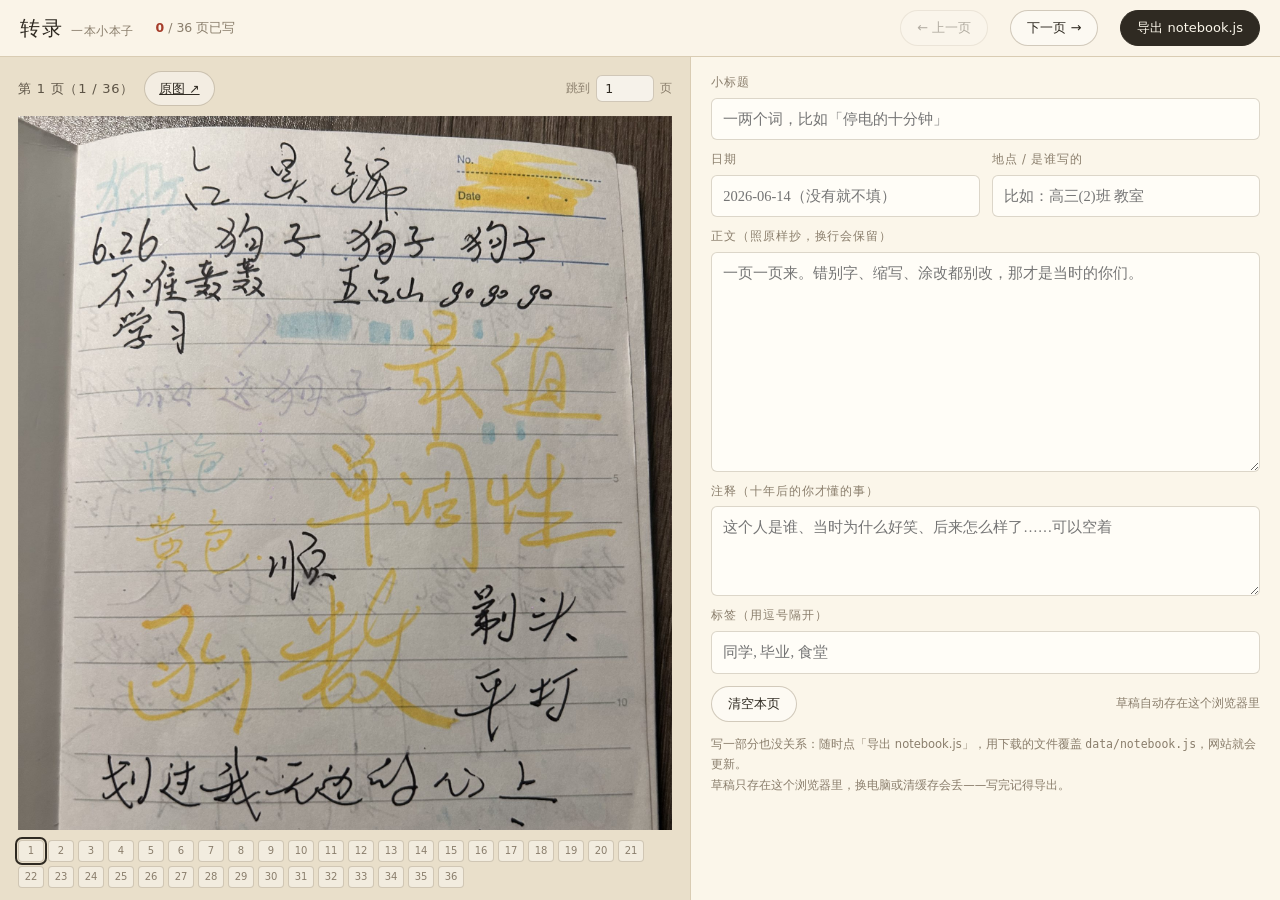
==== 转录.html @ af32fc02 "add notebook static web" ====
<!doctype html>
<html lang="zh-CN">
<head>
<meta charset="utf-8">
<meta name="viewport" content="width=device-width, initial-scale=1">
<title>转录 · 一本小本子</title>
<meta name="theme-color" content="#efe6d4">
<link rel="icon" href="images/favicon.svg" type="image/svg+xml">
<style>
  :root {
    --paper: #efe6d4;
    --paper-light: #fbf6ea;
    --paper-page: #fdf9f0;
    --ink: #2f2a22;
    --ink-2: #5d5446;
    --ink-3: #8a7e6c;
    --rule: #d9ccb3;
    --accent: #a63d2b;
    --serif: "Songti SC", "STSong", "Source Han Serif SC", "Noto Serif SC", "SimSun", "宋体", serif;
    --kai: "Kaiti SC", "KaiTi", "STKaiti", "楷体", serif;
    --sans: "PingFang SC", "Microsoft YaHei", "Hiragino Sans GB", "Segoe UI", system-ui, sans-serif;
  }

  * { box-sizing: border-box; }

  html, body { height: 100%; }

  body {
    margin: 0;
    display: flex;
    flex-direction: column;
    background: var(--paper);
    color: var(--ink);
    font-family: var(--serif);
    font-size: 15px;
    line-height: 1.7;
  }

  /* ---------- 顶栏 ---------- */
  .bar {
    display: flex;
    flex-wrap: wrap;
    align-items: center;
    gap: 14px 22px;
    padding: 10px 20px;
    border-bottom: 1px solid var(--rule);
    background: rgba(251, 246, 234, 0.92);
    position: relative;
    z-index: 5;
  }

  .brand {
    font-family: var(--kai);
    font-size: 20px;
    letter-spacing: 0.08em;
    white-space: nowrap;
  }

  .brand small {
    font-family: var(--sans);
    font-size: 11.5px;
    color: var(--ink-3);
    letter-spacing: 0.04em;
    margin-left: 8px;
  }

  .grow { flex: 1; }

  .progress {
    font-family: var(--sans);
    font-size: 12.5px;
    color: var(--ink-3);
    white-space: nowrap;
  }

  .progress b { color: var(--accent); font-weight: 600; }

  .btn {
    display: inline-flex;
    align-items: center;
    justify-content: center;
    gap: 6px;
    padding: 8px 16px;
    border: 1px solid rgba(120, 100, 70, 0.32);
    border-radius: 999px;
    background: rgba(255, 255, 255, 0.45);
    color: var(--ink);
    font-family: var(--sans);
    font-size: 13px;
    cursor: pointer;
    white-space: nowrap;
    transition: background-color 0.18s ease, transform 0.18s ease;
  }

  .btn:hover { background: #fff; transform: translateY(-1px); }

  .btn-primary {
    background: var(--ink);
    border-color: var(--ink);
    color: var(--paper-light);
  }

  .btn-primary:hover { background: #423827; border-color: #423827; }

  .btn:disabled { opacity: 0.35; cursor: default; transform: none; }

  /* ---------- 主区域 ---------- */
  .layout {
    flex: 1;
    min-height: 0;
    display: grid;
    grid-template-columns: minmax(0, 1.08fr) minmax(0, 0.92fr);
    gap: 0;
  }

  .viewer {
    display: flex;
    flex-direction: column;
    min-height: 0;
    padding: 14px 18px 12px;
    background: #e9dfca;
    border-right: 1px solid var(--rule);
  }

  .viewer-nav {
    display: flex;
    align-items: center;
    gap: 10px;
    margin-bottom: 10px;
  }

  .page-label {
    font-family: var(--sans);
    font-size: 13px;
    letter-spacing: 0.06em;
    color: var(--ink-2);
    min-width: 96px;
    text-align: center;
  }

  .viewer-nav .btn { padding: 6px 14px; font-size: 12.5px; }

  .jump {
    margin-left: auto;
    display: flex;
    align-items: center;
    gap: 6px;
    font-family: var(--sans);
    font-size: 12px;
    color: var(--ink-3);
  }

  .jump input {
    width: 58px;
    padding: 5px 8px;
    border: 1px solid rgba(120, 100, 70, 0.3);
    border-radius: 6px;
    background: rgba(255, 255, 255, 0.6);
    font-family: var(--sans);
    font-size: 12.5px;
    color: var(--ink);
  }

  .stage {
    flex: 1;
    min-height: 0;
    display: grid;
    place-items: center;
    overflow: auto;
  }

  .stage img {
    display: block;
    max-width: 100%;
    max-height: 100%;
    width: auto;
    height: auto;
    object-fit: contain;
    background: #fff;
    box-shadow: 0 14px 34px -16px rgba(40, 30, 15, 0.5);
  }

  .dots {
    display: flex;
    flex-wrap: wrap;
    gap: 4px;
    margin-top: 10px;
  }

  .dot {
    width: 26px;
    height: 22px;
    border: 1px solid rgba(120, 100, 70, 0.28);
    border-radius: 4px;
    background: rgba(255, 255, 255, 0.4);
    font-family: var(--sans);
    font-size: 10px;
    line-height: 1;
    color: var(--ink-3);
    cursor: pointer;
    padding: 0;
  }

  .dot:hover { background: #fff; }

  .dot.has-text {
    background: var(--accent);
    border-color: var(--accent);
    color: #fff;
  }

  .dot.current {
    outline: 2px solid var(--ink);
    outline-offset: 1px;
  }

  /* ---------- 右侧表单 ---------- */
  .form {
    display: flex;
    flex-direction: column;
    gap: 10px;
    min-height: 0;
    padding: 16px 20px 18px;
    background: var(--paper-light);
    overflow-y: auto;
  }

  .field { display: flex; flex-direction: column; gap: 5px; }

  .field > span {
    font-family: var(--sans);
    font-size: 11.5px;
    letter-spacing: 0.08em;
    color: var(--ink-3);
  }

  .row { display: grid; grid-template-columns: 1fr 1fr; gap: 12px; }

  input[type="text"],
  input[type="date"],
  textarea {
    width: 100%;
    padding: 8px 11px;
    border: 1px solid rgba(120, 100, 70, 0.26);
    border-radius: 6px;
    background: #fffdf7;
    color: var(--ink);
    font-family: var(--serif);
    font-size: 14.5px;
    line-height: 1.7;
    outline: none;
    transition: border-color 0.16s ease, box-shadow 0.16s ease;
  }

  input:focus, textarea:focus {
    border-color: rgba(166, 61, 43, 0.5);
    box-shadow: 0 0 0 3px rgba(166, 61, 43, 0.09);
  }

  textarea { resize: vertical; min-height: 90px; }

  .body-field textarea { min-height: 220px; flex: 1; }

  .form-actions {
    display: flex;
    flex-wrap: wrap;
    gap: 8px;
    align-items: center;
    margin-top: 2px;
  }

  .hint {
    margin: 2px 0 0;
    font-family: var(--sans);
    font-size: 11.5px;
    line-height: 1.8;
    color: var(--ink-3);
  }

  .saved {
    font-family: var(--sans);
    font-size: 11.5px;
    color: var(--ink-3);
    margin-left: auto;
  }

  /* ---------- 提示条 ---------- */
  .toast {
    position: fixed;
    left: 50%;
    bottom: 26px;
    transform: translateX(-50%) translateY(10px);
    padding: 10px 20px;
    border-radius: 999px;
    background: rgba(47, 42, 34, 0.92);
    color: #fbf6ea;
    font-family: var(--sans);
    font-size: 13px;
    opacity: 0;
    pointer-events: none;
    transition: opacity 0.22s ease, transform 0.22s ease;
    z-index: 50;
  }

  .toast.show { opacity: 1; transform: translateX(-50%) translateY(0); }

  .empty-state {
    margin: 40px auto;
    max-width: 460px;
    font-family: var(--sans);
    font-size: 13.5px;
    line-height: 2;
    color: var(--ink-2);
    text-align: center;
  }

  @media (max-width: 900px) {
    .layout { grid-template-columns: 1fr; }
    .viewer { border-right: 0; border-bottom: 1px solid var(--rule); }
    .stage img { max-height: 44vh; }
    .body-field textarea { min-height: 140px; }
    .bar { gap: 10px 14px; }
    .brand { font-size: 17px; }
  }

  @media print { .bar, .viewer { display: none; } }
</style>
</head>
<body>

<header class="bar">
  <div class="brand">转录<small>一本小本子</small></div>
  <div class="progress"><b id="doneCount">0</b> / <span id="totalCount">0</span> 页已写</div>
  <div class="grow"></div>
  <button class="btn" id="prev" type="button">← 上一页</button>
  <button class="btn" id="next" type="button">下一页 →</button>
  <button class="btn btn-primary" id="export" type="button">导出 notebook.js</button>
</header>

<main class="layout">
  <section class="viewer">
    <div class="viewer-nav">
      <span class="page-label" id="pageLabel">第 1 页</span>
      <a class="btn" id="openOriginal" href="#" target="_blank" rel="noopener">原图 ↗</a>
      <span class="jump">
        跳到
        <input id="jumpTo" type="number" min="1" inputmode="numeric" aria-label="跳到第几页">
        页
      </span>
    </div>
    <div class="stage">
      <img id="pageImage" src="" alt="">
    </div>
    <div class="dots" id="dots"></div>
  </section>

  <section class="form">
    <div class="field">
      <span>小标题</span>
      <input id="f-title" type="text" placeholder="一两个词，比如「停电的十分钟」">
    </div>

    <div class="row">
      <div class="field">
        <span>日期</span>
        <input id="f-date" type="text" placeholder="2026-06-14（没有就不填）">
      </div>
      <div class="field">
        <span>地点 / 是谁写的</span>
        <input id="f-place" type="text" placeholder="比如：高三(2)班 教室">
      </div>
    </div>

    <div class="field body-field">
      <span>正文（照原样抄，换行会保留）</span>
      <textarea id="f-text" placeholder="一页一页来。错别字、缩写、涂改都别改，那才是当时的你们。"></textarea>
    </div>

    <div class="field">
      <span>注释（十年后的你才懂的事）</span>
      <textarea id="f-note" rows="2" placeholder="这个人是谁、当时为什么好笑、后来怎么样了……可以空着"></textarea>
    </div>

    <div class="field">
      <span>标签（用逗号隔开）</span>
      <input id="f-tags" type="text" placeholder="同学, 毕业, 食堂">
    </div>

    <div class="form-actions">
      <button class="btn" id="clearPage" type="button">清空本页</button>
      <span class="saved" id="savedHint">草稿自动存在这个浏览器里</span>
    </div>

    <p class="hint">
      写一部分也没关系：随时点「导出 notebook.js」，用下载的文件覆盖 <code>data/notebook.js</code>，网站就会更新。<br>
      草稿只存在这个浏览器里，换电脑或清缓存会丢——写完记得导出。
    </p>
  </section>
</main>

<div class="toast" id="toast"></div>

<script src="data/pages.js"></script>
<script src="data/notebook.js"></script>
<script>
(function () {
  'use strict';

  var DRAFT_KEY = 'notebook-drafts-v1';
  var PAGES = (window.NOTEBOOK_PAGES || [])
    .filter(function (item) { return item && item.page !== undefined && item.page !== null; })
    .slice()
    .sort(function (a, b) { return Number(a.page) - Number(b.page); })
    .map(function (item) { return { page: Number(item.page), image: item.image || '', thumb: item.thumb || item.image || '' }; });

  var BASE = {};
  (window.NOTEBOOK_TEXT || []).forEach(function (item) {
    if (!item || item.page === undefined || item.page === null) return;
    BASE[Number(item.page)] = {
      title: str(item.title),
      date: str(item.date),
      place: str(item.place),
      text: str(item.text),
      note: str(item.note),
      tags: normalizeTags(item.tags)
    };
  });

  var drafts = loadDrafts();
  var index = 0;
  var hasStorage = storageOk();
  var saveTimer = null;

  function str(value) { return value === undefined || value === null ? '' : String(value); }

  function normalizeTags(tags) {
    if (!tags) return [];
    if (typeof tags === 'string') return tags.split(/[,，、\s]+/).filter(Boolean);
    return tags.map(function (t) { return String(t).trim(); }).filter(Boolean);
  }

  function storageOk() {
    try {
      localStorage.setItem('__probe__', '1');
      localStorage.removeItem('__probe__');
      return true;
    } catch (err) { return false; }
  }

  function loadDrafts() {
    try {
      var raw = localStorage.getItem(DRAFT_KEY);
      if (!raw) return {};
      var parsed = JSON.parse(raw);
      return parsed && typeof parsed === 'object' ? parsed : {};
    } catch (err) { return {}; }
  }

  function saveDrafts() {
    if (!hasStorage) return;
    try { localStorage.setItem(DRAFT_KEY, JSON.stringify(drafts)); } catch (err) { /* 忽略 */ }
  }

  function entryOf(page) {
    var base = BASE[page] || {};
    var draft = drafts[page] || {};
    return {
      title: draft.title !== undefined ? draft.title : (base.title || ''),
      date: draft.date !== undefined ? draft.date : (base.date || ''),
      place: draft.place !== undefined ? draft.place : (base.place || ''),
      text: draft.text !== undefined ? draft.text : (base.text || ''),
      note: draft.note !== undefined ? draft.note : (base.note || ''),
      tags: draft.tags !== undefined ? draft.tags : (base.tags || [])
    };
  }

  function hasContent(page) {
    var e = entryOf(page);
    return !!(e.title || e.text || e.note);
  }

  /* ---------- 元素 ---------- */
  var el = {
    prev: document.getElementById('prev'),
    next: document.getElementById('next'),
    export: document.getElementById('export'),
    pageLabel: document.getElementById('pageLabel'),
    openOriginal: document.getElementById('openOriginal'),
    jumpTo: document.getElementById('jumpTo'),
    pageImage: document.getElementById('pageImage'),
    dots: document.getElementById('dots'),
    doneCount: document.getElementById('doneCount'),
    totalCount: document.getElementById('totalCount'),
    savedHint: document.getElementById('savedHint'),
    toast: document.getElementById('toast'),
    clearPage: document.getElementById('clearPage'),
    title: document.getElementById('f-title'),
    date: document.getElementById('f-date'),
    place: document.getElementById('f-place'),
    text: document.getElementById('f-text'),
    note: document.getElementById('f-note'),
    tags: document.getElementById('f-tags')
  };

  var fields = ['title', 'date', 'place', 'text', 'note', 'tags'];

  function toast(message) {
    el.toast.textContent = message;
    el.toast.classList.add('show');
    clearTimeout(toast._timer);
    toast._timer = setTimeout(function () { el.toast.classList.remove('show'); }, 2200);
  }

  /* ---------- 渲染 ---------- */
  function render() {
    var item = PAGES[index];
    if (!item) return;
    var entry = entryOf(item.page);

    el.pageLabel.textContent = '第 ' + item.page + ' 页（' + (index + 1) + ' / ' + PAGES.length + '）';
    el.openOriginal.href = item.image || '#';
    el.pageImage.src = item.thumb || item.image || 'images/placeholder.svg';
    el.pageImage.alt = '第 ' + item.page + ' 页';

    el.title.value = entry.title;
    el.date.value = entry.date;
    el.place.value = entry.place;
    el.text.value = entry.text;
    el.note.value = entry.note;
    el.tags.value = entry.tags.join('，');

    el.prev.disabled = index === 0;
    el.next.disabled = index === PAGES.length - 1;
    el.jumpTo.value = item.page;

    renderDots();
    renderProgress();
  }

  function renderDots() {
    var html = '';
    PAGES.forEach(function (item, i) {
      var cls = 'dot';
      if (hasContent(item.page)) cls += ' has-text';
      if (i === index) cls += ' current';
      html += '<button type="button" class="' + cls + '" data-index="' + i + '" title="第 ' + item.page + ' 页">' + item.page + '</button>';
    });
    el.dots.innerHTML = html;
  }

  function renderProgress() {
    var done = PAGES.filter(function (item) { return hasContent(item.page); }).length;
    el.doneCount.textContent = done;
    el.totalCount.textContent = PAGES.length;
    el.savedHint.textContent = hasStorage ? '草稿自动存在这个浏览器里' : '这个浏览器禁用了本地存储，记得常点导出';
  }

  /* ---------- 编辑 ---------- */
  function collect() {
    return {
      title: el.title.value.trim(),
      date: el.date.value.trim(),
      place: el.place.value.trim(),
      text: el.text.value,
      note: el.note.value.trim(),
      tags: normalizeTags(el.tags.value)
    };
  }

  function onEdit() {
    var item = PAGES[index];
    if (!item) return;
    drafts[item.page] = collect();
    if (saveTimer) clearTimeout(saveTimer);
    saveTimer = setTimeout(function () {
      saveDrafts();
      renderDots();
      renderProgress();
    }, 250);
  }

  /* ---------- 翻页 ---------- */
  function go(target) {
    if (target < 0) target = 0;
    if (target > PAGES.length - 1) target = PAGES.length - 1;
    if (target === index) return;
    index = target;
    render();
    el.pageImage.scrollIntoView({ block: 'nearest' });
  }

  function jumpToPage(pageNumber) {
    var page = Number(pageNumber);
    for (var i = 0; i < PAGES.length; i++) {
      if (PAGES[i].page === page) { go(i); return; }
    }
  }

  /* ---------- 导出 ---------- */
  function quote(value) { return JSON.stringify(String(value)); }

  function buildExport() {
    var year = String(window.NOTEBOOK_YEAR || '2026');
    var items = [];

    PAGES.forEach(function (item) {
      var entry = entryOf(item.page);
      if (!entry.title && !entry.text && !entry.note) return;
      var parts = ['page: ' + item.page];
      if (entry.title) parts.push('title: ' + quote(entry.title));
      if (entry.date) parts.push('date: ' + quote(entry.date));
      if (entry.place) parts.push('place: ' + quote(entry.place));
      if (entry.text) parts.push('text: ' + quote(entry.text));
      if (entry.note) parts.push('note: ' + quote(entry.note));
      if (entry.tags.length) parts.push('tags: [' + entry.tags.map(quote).join(', ') + ']');
      items.push('  { ' + parts.join(', ') + ' }');
    });

    var lines = [];
    lines.push('/* 由 转录.html 导出，覆盖 data/notebook.js 即可。');
    lines.push('   换行、引号都已处理好，放心直接用。 */');
    lines.push('');
    lines.push('window.NOTEBOOK_YEAR = ' + quote(year) + ';');
    lines.push('');
    lines.push('window.NOTEBOOK_TEXT = [');
    if (items.length) lines.push(items.join(',\n'));
    lines.push('];');
    lines.push('');
    return lines.join('\n');
  }

  function downloadExport() {
    var content = buildExport();
    var blob = new Blob([content], { type: 'text/javascript;charset=utf-8' });
    var url = URL.createObjectURL(blob);
    var link = document.createElement('a');
    link.href = url;
    link.download = 'notebook.js';
    document.body.appendChild(link);
    link.click();
    link.remove();
    setTimeout(function () { URL.revokeObjectURL(url); }, 3000);
    var count = PAGES.filter(function (item) { return hasContent(item.page); }).length;
    toast('已导出，含 ' + count + ' 页。用它覆盖 data/notebook.js');
  }

  /* 供自测使用 */
  window.__notebookExport = buildExport;

  /* ---------- 事件 ---------- */
  el.prev.addEventListener('click', function () { go(index - 1); });
  el.next.addEventListener('click', function () { go(index + 1); });
  el.export.addEventListener('click', downloadExport);

  el.jumpTo.addEventListener('change', function () {
    jumpToPage(el.jumpTo.value);
  });

  el.dots.addEventListener('click', function (event) {
    var button = event.target.closest ? event.target.closest('.dot') : null;
    if (!button) return;
    go(Number(button.getAttribute('data-index')));
  });

  el.clearPage.addEventListener('click', function () {
    var item = PAGES[index];
    if (!item) return;
    if (!window.confirm('清空第 ' + item.page + ' 页已经写的内容？')) return;
    delete drafts[item.page];
    saveDrafts();
    render();
    toast('第 ' + item.page + ' 页已清空');
  });

  fields.forEach(function (name) {
    el[name].addEventListener('input', onEdit);
  });

  document.addEventListener('keydown', function (event) {
    var tag = (event.target.tagName || '').toLowerCase();
    var typing = tag === 'input' || tag === 'textarea';

    if (event.ctrlKey && event.key === 'Enter') {
      event.preventDefault();
      go(index + 1);
      return;
    }

    if (!typing && event.key === 'ArrowLeft') { event.preventDefault(); go(index - 1); }
    if (!typing && event.key === 'ArrowRight') { event.preventDefault(); go(index + 1); }

    if (event.ctrlKey && (event.key === 's' || event.key === 'S')) {
      event.preventDefault();
      downloadExport();
    }
  });

  window.addEventListener('beforeunload', function () {
    if (saveTimer) { clearTimeout(saveTimer); }
    saveDrafts();
  });

  /* ---------- 启动 ---------- */
  if (!PAGES.length) {
    document.querySelector('.layout').innerHTML =
      '<p class="empty-state">没有找到页面。请先确认 <code>data/pages.js</code> 存在，' +
      '并且用 <code>启动网站.bat</code> 或直接打开网站的方式访问这个文件（不要用记事本打开）。</p>';
    return;
  }

  el.totalCount.textContent = PAGES.length;
  render();

  if (!hasStorage) {
    toast('浏览器禁用了本地存储：草稿只在这个页面里，关掉就没了，请及时导出');
  }
})();
</script>
</body>
</html>
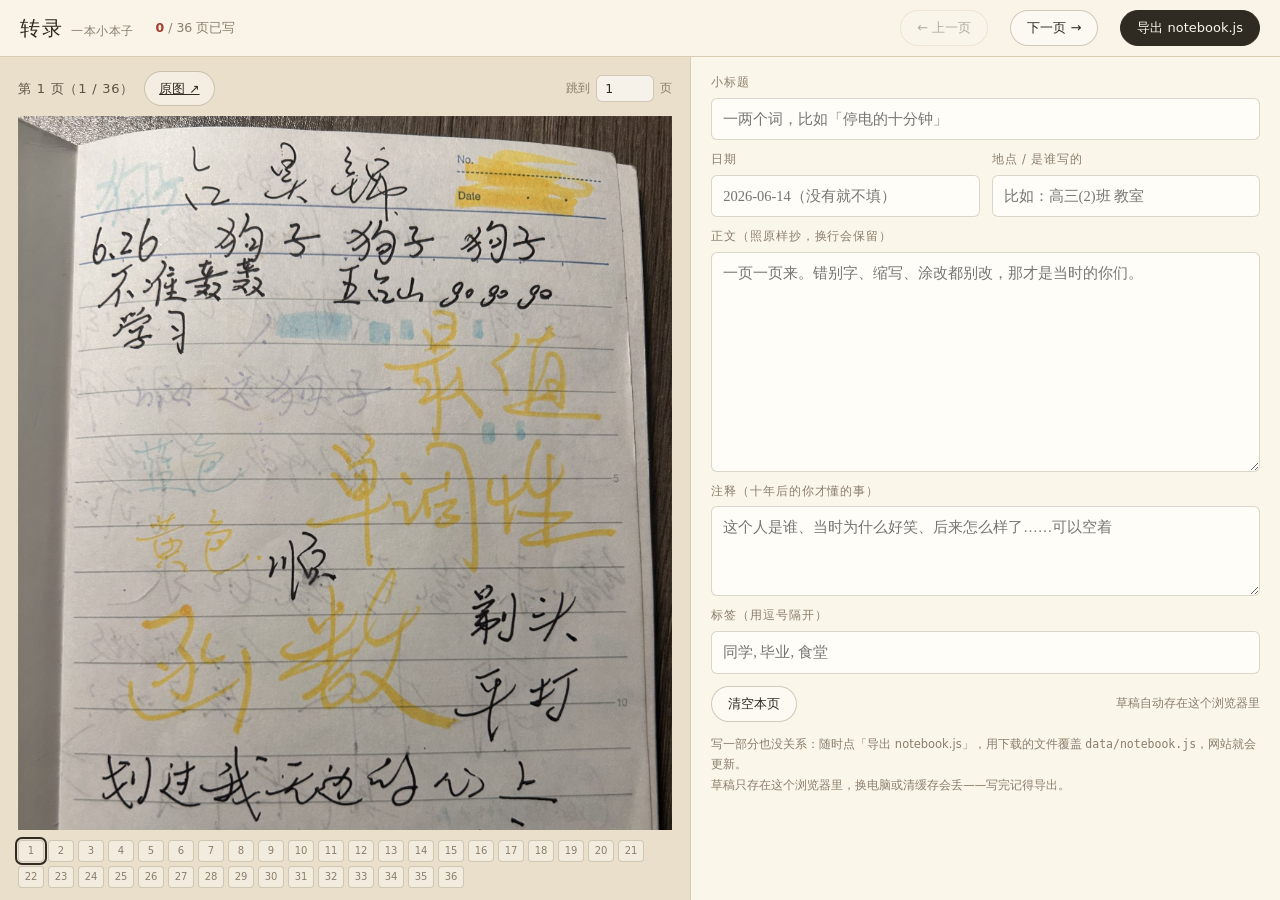
==== commit 2adfc60d: "Add files via upload" ====
--- a/转录.html
+++ b/转录.html
@@ -519,7 +519,7 @@
 
     el.pageLabel.textContent = '第 ' + item.page + ' 页（' + (index + 1) + ' / ' + PAGES.length + '）';
     el.openOriginal.href = item.image || '#';
-    el.pageImage.src = item.thumb || item.image || 'images/placeholder.svg';
+    el.pageImage.src = item.image || item.thumb || 'images/placeholder.svg';
     el.pageImage.alt = '第 ' + item.page + ' 页';
 
     el.title.value = entry.title;
